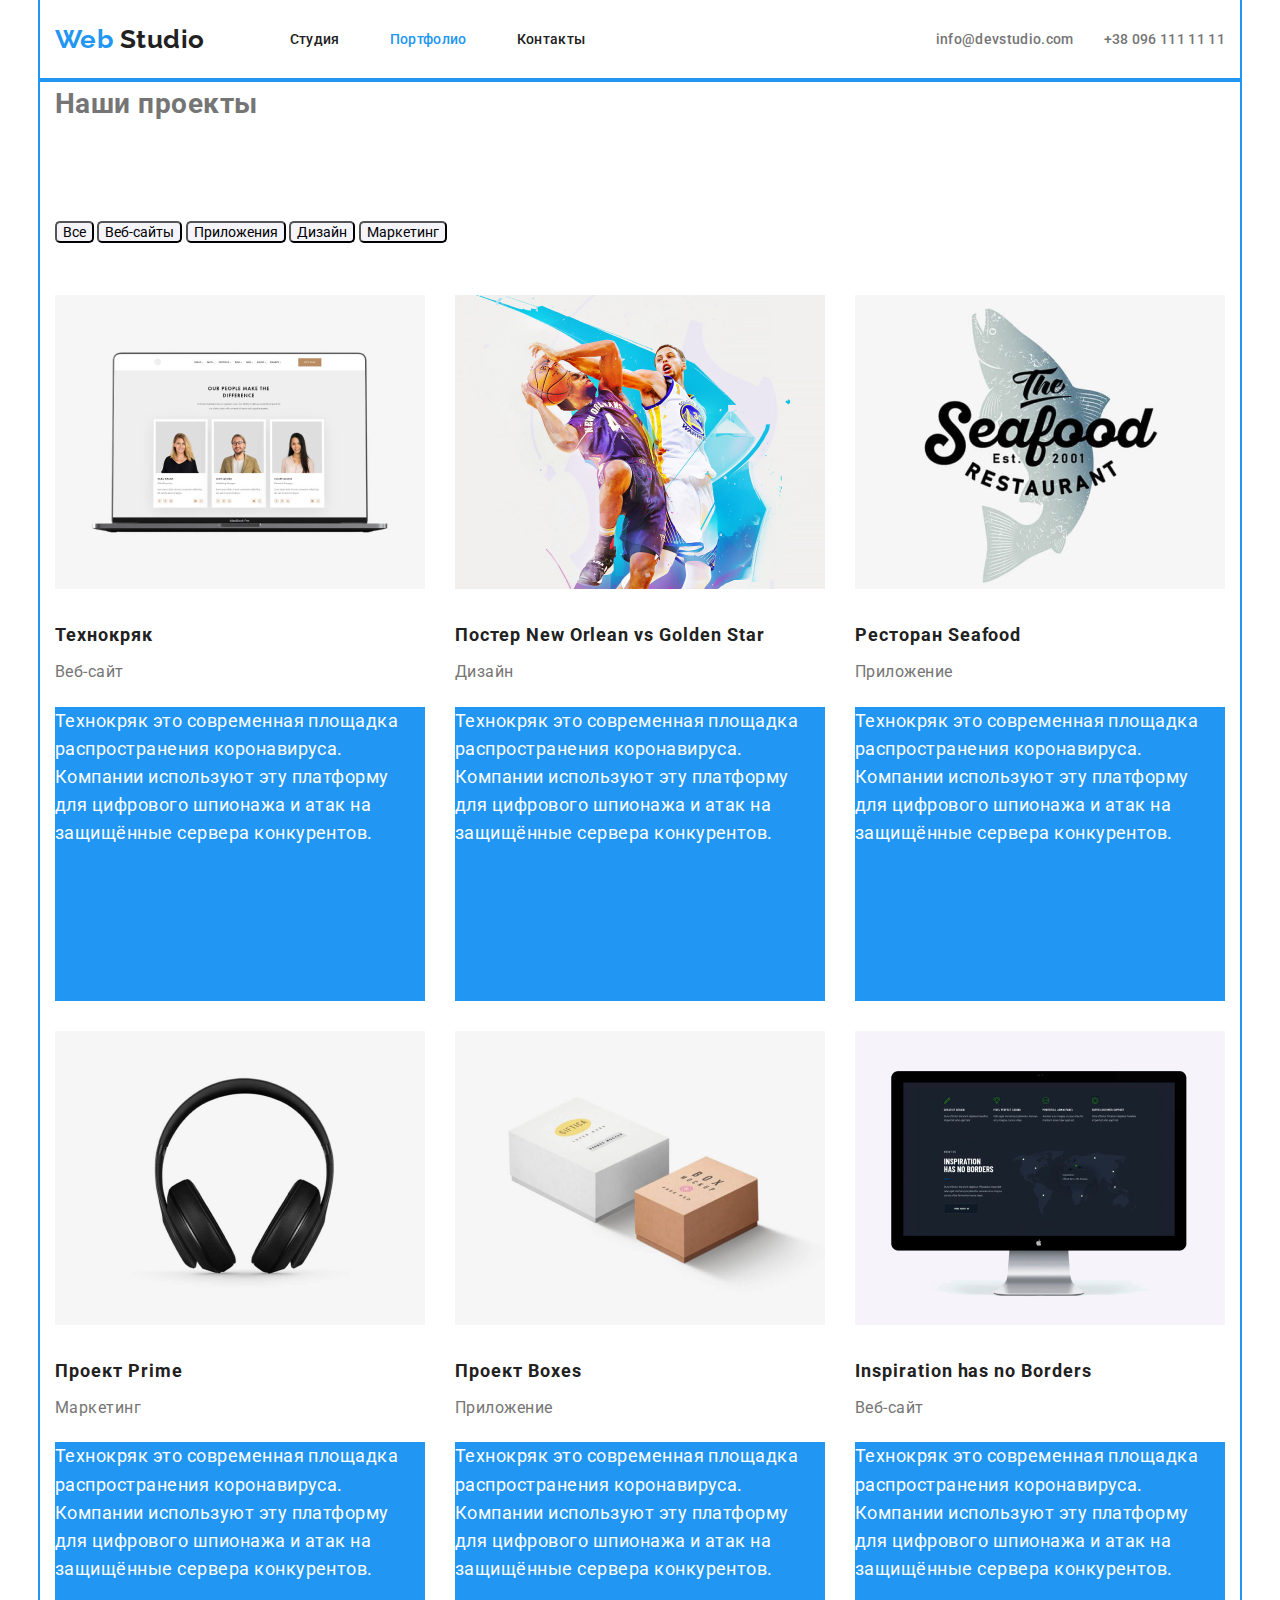
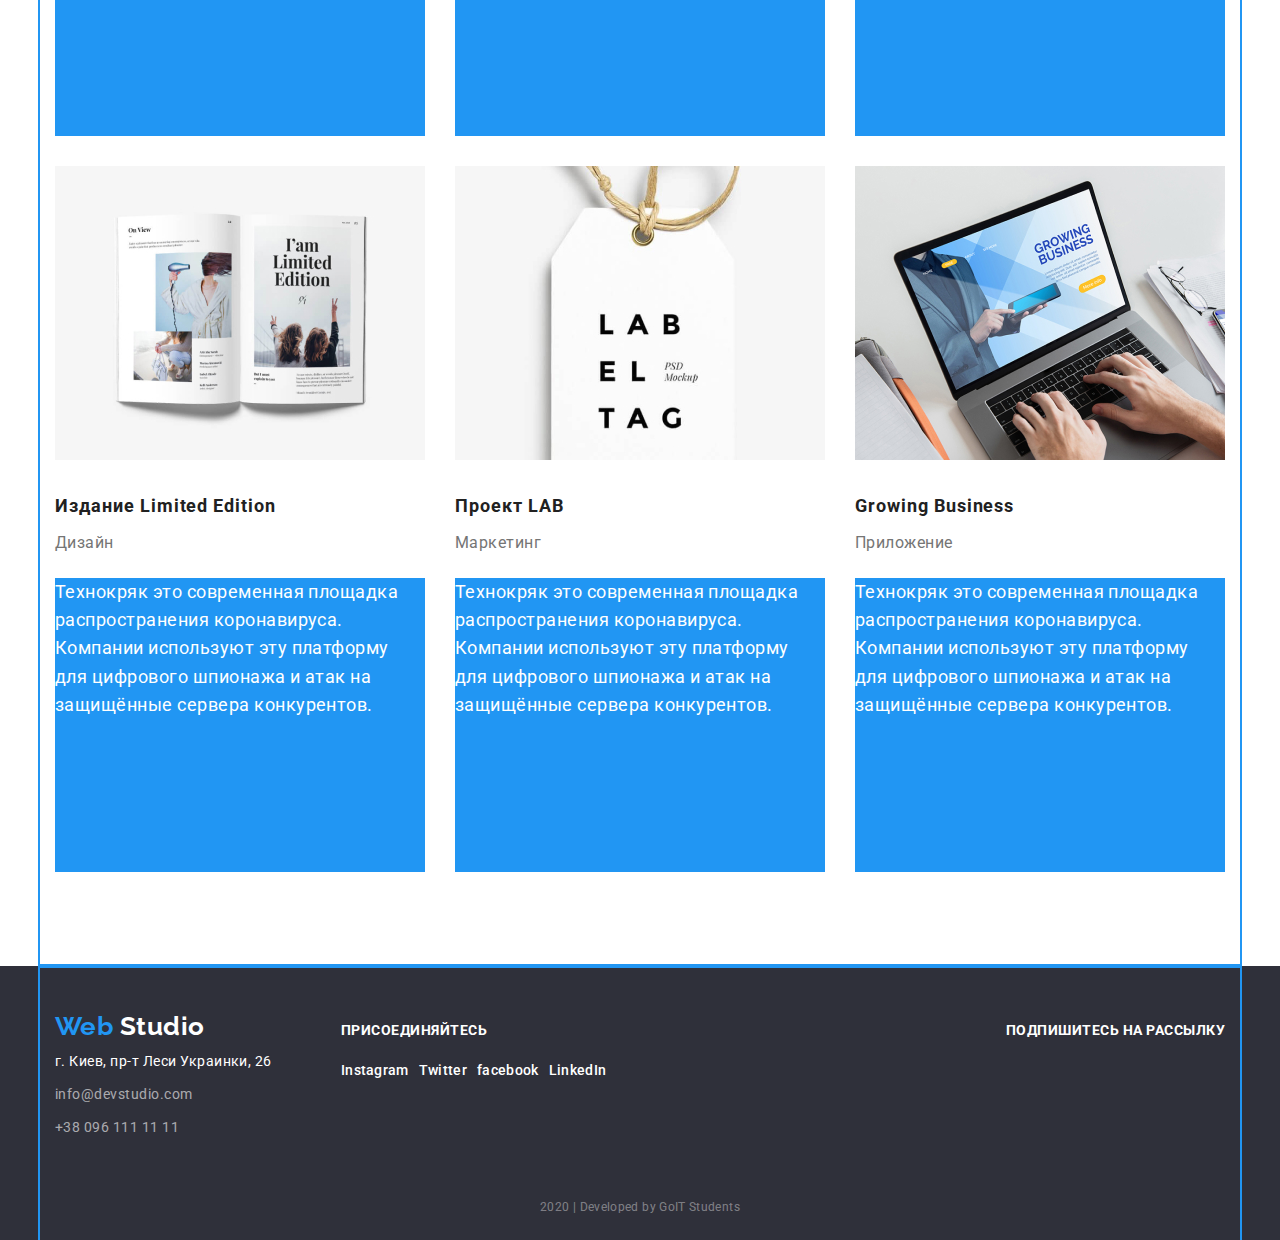
==== portfolio.html @ d91aa93c "ДЗ 3, первая проба" ====
<!DOCTYPE html>
<html lang="ru">
  <head>
    <meta charset="UTF-8" />
    <meta name="viewport" content="width=device-width, initial-scale=1.0" />
    <title>Portfolio-Web Studio</title>
    <link
      href="https://fonts.googleapis.com/css2?family=Raleway:wght@700&family=Roboto:wght@400;500;700;900&display=swap"
      rel="stylesheet"
    />
    <link rel="stylesheet" type="text/css" href="./css/normalize.css" />
    <link rel="stylesheet" type="text/css" href="./css/styles.css" />
  </head>

  <body>
    <header>
      <!--Nav-->
      <div class="container flex">
        <nav>
          <ul class="nav list">
            <li class="nav-logo-li">
              <!--Logo-->
              <a href="./index.html" class="logo header">
                <span class="logo-web">Web</span> Studio</a>
            </li>
            <li class="nav-li">
              <a href="#" class="style-link nav-link">Студия</a>
            </li>
            <li class="nav-li">
              <a href="./portfolio.html" class="style-link nav-link  current">Портфолио</a>
            </li>
            <li class="nav-li">
              <a href="#" class="style-link nav-link">Контакты</a>
            </li>
          </ul>
        </nav>
        <!--Contacts-->
        <address class="contact">
          <a href="mailto:info@devstudio.com" class="style-link contact-link">info@devstudio.com</a>
          <a href="tel:+380961111111" class="style-link contact-link">+38 096 111 11 11</a>
        </address>
      </div>
    </header>
    <main>
      <section class="projects">
        <div class="container">
        <h1 class="portfolio-title">Наши проекты</h1>
        <!--hidden header-->
        <div class="filter-group">
          <button type="button" class="filter">Все</button>
          <button type="button" class="filter">Веб-сайты</button>
          <button type="button" class="filter">Приложения</button>
          <button type="button" class="filter">Дизайн</button>
          <button type="button" class="filter">Маркетинг</button>
        </div>
        <ul class="projects-list list">
          <li class="projects-item">
            <a href="#" class="projects-link"></a>
              <img src="./images/technokryak.jpg" alt="Технокряк" width="370" />
              <h2 class="projects-title">Технокряк</h2>
              <p class="projects-kind">Веб-сайт</p>
              <p class="projects-description">
                Технокряк это современная площадка распространения коронавируса.
                Компании используют эту платформу для цифрового шпионажа и атак
                на защищённые сервера конкурентов.
              </p>
            </a>
          </li>
          <li class="projects-item">
            <a href="#" class="projects-link">
              <img
                src="./images/new-orleans.jpg"
                alt="Постер New Orlean vs Golden Star"
                width="370"
              />
              <h2 class="projects-title">Постер New Orlean vs Golden Star</h2>
              <p class="projects-kind">Дизайн</p>
              <p class="projects-description">
                Технокряк это современная площадка распространения коронавируса.
                Компании используют эту платформу для цифрового шпионажа и атак
                на защищённые сервера конкурентов.
              </p>
            </a>
          </li>
          <li class="projects-item">
            <a href="#" class="projects-link">
              <img
                src="./images/seafood.jpg"
                alt="Ресторан Seafood"
                width="370"
              />
              <h2 class="projects-title">Ресторан Seafood</h2>
              <p class="projects-kind">Приложение</p>
              <p class="projects-description">
                Технокряк это современная площадка распространения коронавируса.
                Компании используют эту платформу для цифрового шпионажа и атак
                на защищённые сервера конкурентов.
              </p>
            </a>
          </li>
          <li class="projects-item">
            <a href="#" class="projects-link">
              <img src="./images/prime.jpg" alt="Проект Prime" width="370" />
              <h2 class="projects-title">Проект Prime</h2>
              <p class="projects-kind">Маркетинг</p>
              <p class="projects-description">
                Технокряк это современная площадка распространения коронавируса.
                Компании используют эту платформу для цифрового шпионажа и атак
                на защищённые сервера конкурентов.
              </p>
            </a>
          </li>
          <li class="projects-item">
            <a href="#" class="projects-link">
              <img src="./images/boxes.jpg" alt="Проект Boxes" width="370" />
              <h2 class="projects-title">Проект Boxes</h2>
              <p class="projects-kind">Приложение</p>
              <p class="projects-description">
                Технокряк это современная площадка распространения коронавируса.
                Компании используют эту платформу для цифрового шпионажа и атак
                на защищённые сервера конкурентов.
              </p>
            </a>
          </li>
          <li class="projects-item">
            <a href="#" class="projects-link">
              <img
                src="./images/inspiration.jpg"
                alt="Inspiration has no Borders"
                width="370"
              />
              <h2 class="projects-title">Inspiration has no Borders</h2>
              <p class="projects-kind">Веб-сайт</p>
              <p class="projects-description">
                Технокряк это современная площадка распространения коронавируса.
                Компании используют эту платформу для цифрового шпионажа и атак
                на защищённые сервера конкурентов.
              </p>
            </a>
          </li>
          <li class="projects-item">
            <a href="#" class="projects-link">
              <img
                src="./images/limited-edition.jpg"
                alt="Издание Limited Edition"
                width="370"
              />
              <h2 class="projects-title">Издание Limited Edition</h2>
              <p class="projects-kind">Дизайн</p>
              <p class="projects-description">
                Технокряк это современная площадка распространения коронавируса.
                Компании используют эту платформу для цифрового шпионажа и атак
                на защищённые сервера конкурентов.
              </p>
            </a>
          </li>
          <li class="projects-item">
            <a href="#" class="projects-link">
              <img src="./images/lab.jpg" alt="Проект LAB" width="370" />
              <h2 class="projects-title">Проект LAB</h2>
              <p class="projects-kind">Маркетинг</p>
              <p class="projects-description">
                Технокряк это современная площадка распространения коронавируса.
                Компании используют эту платформу для цифрового шпионажа и атак
                на защищённые сервера конкурентов.
              </p>
            </a>
          </li>
          <li class="projects-item">
            <a href="#" class="projects-link">
              <img
                src="./images/busines.jpg"
                alt="Growing Business"
                width="370"
              />
              <h2 class="projects-title">Growing Business</h2>
              <p class="projects-kind">Приложение</p>
              <p class="projects-description">
                Технокряк это современная площадка распространения коронавируса.
                Компании используют эту платформу для цифрового шпионажа и атак
                на защищённые сервера конкурентов.
              </p>
            </a>
          </li>
        </ul>
        </div>
      </section>
    </main>
      <footer class="footer-color">
        <div class="container">
          <div class="footer-flex">
            <div class="footer-flex-address">
              <a href="./index.html" class="block logo footer-color-text">
                <span class="logo-web">Web</span> Studio</a>
              <address class="address footer-color-text">
                <span class="address-text">г. Киев, пр-т Леси Украинки, 26</span>
                <a href="mailto:info@devstudio.com" class="address-link">info@devstudio.com</a>
                <a href="tel:+380961111111" class="address-link">+38 096 111 11 11</a>
              </address>
            </div>
            <div class="footer-flex-snet">
              <p class="footer-color-text footer-text">Присоединяйтесь</p>
              <ul class="social-icons list">
                <li>
                  <a href="#" aria-label="Instagram" class="style-link footer-link">Instagram</a>
                </li>
                <li>
                  <a href="#" aria-label="Twitter" class="style-link footer-link">Twitter</a>
                </li>
                <li>
                  <a href="#" aria-label="facebook" class="style-link footer-link">facebook</a>
                </li>
                <li>
                  <a href="#" aria-label="LinkedIn" class="style-link footer-link">LinkedIn</a>
                </li>
              </ul>
            </div>
      
            <div class="footer-flex-sub">
              <p class="footer-color-text footer-text">Подпишитесь на рассылку</p>
              <!--форма подписки на рассылку-->
            </div>
          </div>
          <p class="developed-by">2020 | Developed by GoIT Students</p>
        </div>
      </footer>
      </body>
      
      </html>
---- css/styles.css ----
:root {
  --primary-text-color: #757575;
  --title-text-color: #212121;
  --light-text-color: #ffffff;
  --accent-color: #2196f3;
  --primary-white-color: #ffffff;
  --background-dim-color: rgba(47, 48, 58, 0.8);
}

html {
  box-sizing: border-box;
}

*,
*::before,
*::after {
  box-sizing: inherit;
}

body {
  margin: 0px;

  background-color: var(--primary-white-color);
  color: var(--primary-text-color);

  font-family: 'Roboto', sans-serif;
  font-weight: 400;
  font-size: 14px;
  line-height: 1.71;
  letter-spacing: 0.48px;
}

.container {
  width: 1200px;
  margin-left: auto;
  margin-right: auto;
  padding-left: 15px;
  padding-right: 15px;
  outline: 2px solid var(--accent-color);
}

section {
  margin-bottom: 0px;
  margin-top: 0px;
}

.list {
  list-style: none;
  margin: 0px;
  padding: 0px;
}

p {
  margin: 0px;
}
/* Logo in header and footer*/
.logo {
  font-family: 'Raleway', sans-serif;
  font-weight: 700;
  font-size: 26px;
  line-height: 1.2;
  letter-spacing: 0.48px;
  text-decoration: none;
}
.header {
  margin-bottom: 8px;
  color: var(--title-text-color);
}
.footer-color-text {
  color: var(--light-text-color);
}
.logo-web {
  color: var(--accent-color);
}

/* Nav */
.flex {
  display: flex;
  justify-content: space-between;
}
.style-link {
  font-weight: 500;
  line-height: 1.14;
  letter-spacing: 0.32px;
  text-decoration: none;
}

.nav {
  display: flex;
  align-items: center;
}

.nav-logo-li {
  margin-right: 85px;
}
.nav-li:not(:last-child) {
  margin-right: 50px;
}

.nav-link {
  display: block;
  padding-top: 32px;
  padding-bottom: 32px;

  color: var(--title-text-color);
}

.nav-link:hover,
.nav-link:focus,
.contact-link:hover,
.contact-link:focus {
  color: var(--accent-color);
}

.nav-link.current {
  color: var(--accent-color);
}

.contact {
  display: flex;
}
.contact-link {
  display: block;
  padding-top: 32px;
  padding-bottom: 32px;
  color: var(--primary-text-color);
  font-style: normal;
}
.contact-link + .contact-link {
  margin-left: 30px;
}

/*Hero*/
.hero {
  background-color: var(--background-dim-color);
  text-align: center;
}
.hero-title {
  margin-top: 0px;
  margin-bottom: 30px;

  color: var(--light-text-color);

  font-weight: 900;
  font-size: 44px;
  line-height: 1.36;
  text-align: center;
  letter-spacing: 0.96px;
  text-transform: uppercase;
}

.hero-button {
  display: inline-block;
  border: 1px solid transparent;
  border-radius: 6px;
  padding: 10px 32px;
  margin-bottom: 200px;

  color: var(--light-text-color);
  background-color: var(--accent-color);

  font-weight: 700;
  font-size: 16px;
  line-height: 1.87;
  letter-spacing: 0.96px;
  text-decoration: none;
  text-align: center;
}

h2 {
  margin-top: 0px;
  margin-bottom: 50px;
  padding-top: 94px;
  color: var(--title-text-color);

  font-weight: 700;
  font-size: 36px;
  line-height: 1.17;
  letter-spacing: 0.48px;
  text-align: center;
}

h3 {
  margin-top: 30px;
  margin-bottom: 10px;
  color: var(--title-text-color);

  font-weight: 700;
  font-size: 14px;
  line-height: 1.14;
  letter-spacing: 0.48px;
  text-transform: uppercase;
}

/* Advantages*/
.advantages-text {
  margin: 0px;
}
.advantages-list,
.products-list,
.team-list,
.social-icons,
.clients-list {
  display: flex;
}
.advantages-list > li,
.team-list > li {
  width: 270px;
}
.advantages-list > li + li,
.products-list > li + li,
.team-list > li + li,
.clients-list > li + li {
  margin-left: 30px;
}

/*Products*/
.products-item {
  margin-top: 0px;
  margin-bottom: 0px;
  padding-top: 27px;
  padding-bottom: 27px;
  color: var(--light-text-color);
  background-color: var(--background-dim-color);

  text-align: center;
}
.products-list > li {
  width: 370px;
  margin-bottom: 94px;
}

/*Team*/
.team {
  background-color: #f5f4fa;
}

.team-style {
  font-size: 16px;
  line-height: 1.19;
  letter-spacing: 0.48px;
  text-align: center;
}

.team-member {
  color: var(--title-text-color);

  font-weight: 500;
}

.team-position {
  margin-top: 0px;
  margin-bottom: 16px;
  color: var(--primary-text-color);
}

/*Social networks icons*/
.team-link {
  color: var(--primary-text-color);
}

.team-link:hover,
.team-link:focus {
  color: var(--light-text-color);
  background-color: var(--accent-color);
}
.social-icons > li + li {
  margin-left: 10px;
}
.social-icons > li {
  margin-bottom: 24px;
}

/*Clients*/
.clients-list > li {
  width: 170px;
  margin-bottom: 94px;
}
/*Footer*/
.footer-color {
  background-color: #2f303a;
}
.address {
  /* display: block;
  margin-top: 0px;
  margin-bottom: 9px; */
  font-style: normal;
  line-height: 1.7;
}
.block {
  display: block;
  margin: 0px;
}

.footer-flex .block {
  margin-top: 45px;
  margin-bottom: 8px;
}

.address-link {
  display: block;
  margin-bottom: 9px;
  color: rgba(255, 255, 255, 0.6);
  text-decoration: none;
}
.address-text {
  display: block;
  margin-bottom: 9px;
}

.footer-text {
  margin-bottom: 20px;
  padding-top: 57px;
  font-weight: 700;
  line-height: 1.14;
  text-transform: uppercase;
}
.footer-link {
  color: var(--light-text-color);
}

.footer-link:hover,
.footer-link:focus {
  color: var(--light-text-color);
  background-color: var(--accent-color);
}

.developed-by {
  margin-top: 46px;
  padding-bottom: 21px;
  color: rgba(255, 255, 255, 0.4);
  font-size: 12px;
  line-height: 2;
  text-align: center;
  letter-spacing: 0.03em;
}

.footer-flex {
  display: flex;
}

.footer-flex-address {
  margin-right: 69px;
}
.footer-flex-sub {
  margin-left: auto;
}

/*Portfolio page*/

.portfolio-title {
  margin: 0px;
}
.filter-group {
  padding-top: 93px;
  margin-bottom: 50px;
}

.filter {
  border-radius: 5px;
  background-color: #f5f4fa;
}
.filter:hover,
.filter:focus {
  color: var(--light-text-color);
  background-color: var(--accent-color);
}

/*Projects cards*/
.projects-list {
  display: flex;
  flex-wrap: wrap;
}
.projects-item {
  width: 370px;
  margin-right: 30px;
  margin-bottom: 30px;
}
.projects-item:nth-child(3n) {
  margin-right: 0px;
}
.projects-item:nth-last-child(-n + 3) {
  margin-bottom: 94px;
}

.projects-link {
  text-decoration: none;
}
.projects-title {
  padding-top: 0px;
  margin-top: 20px;
  margin-bottom: 4px;
  color: var(--title-text-color);

  font-size: 18px;
  line-height: 2;
  letter-spacing: 0.96px;
  text-align: left;
  text-decoration: none;
}
.projects-kind {
  margin-bottom: 20px;
  color: var(--primary-text-color);

  font-size: 16px;
  line-height: 1.87;
}
.projects-description {
  height: 294px;
  color: var(--light-text-color);
  background-color: var(--accent-color);

  font-size: 18px;
  line-height: 1.56;
}
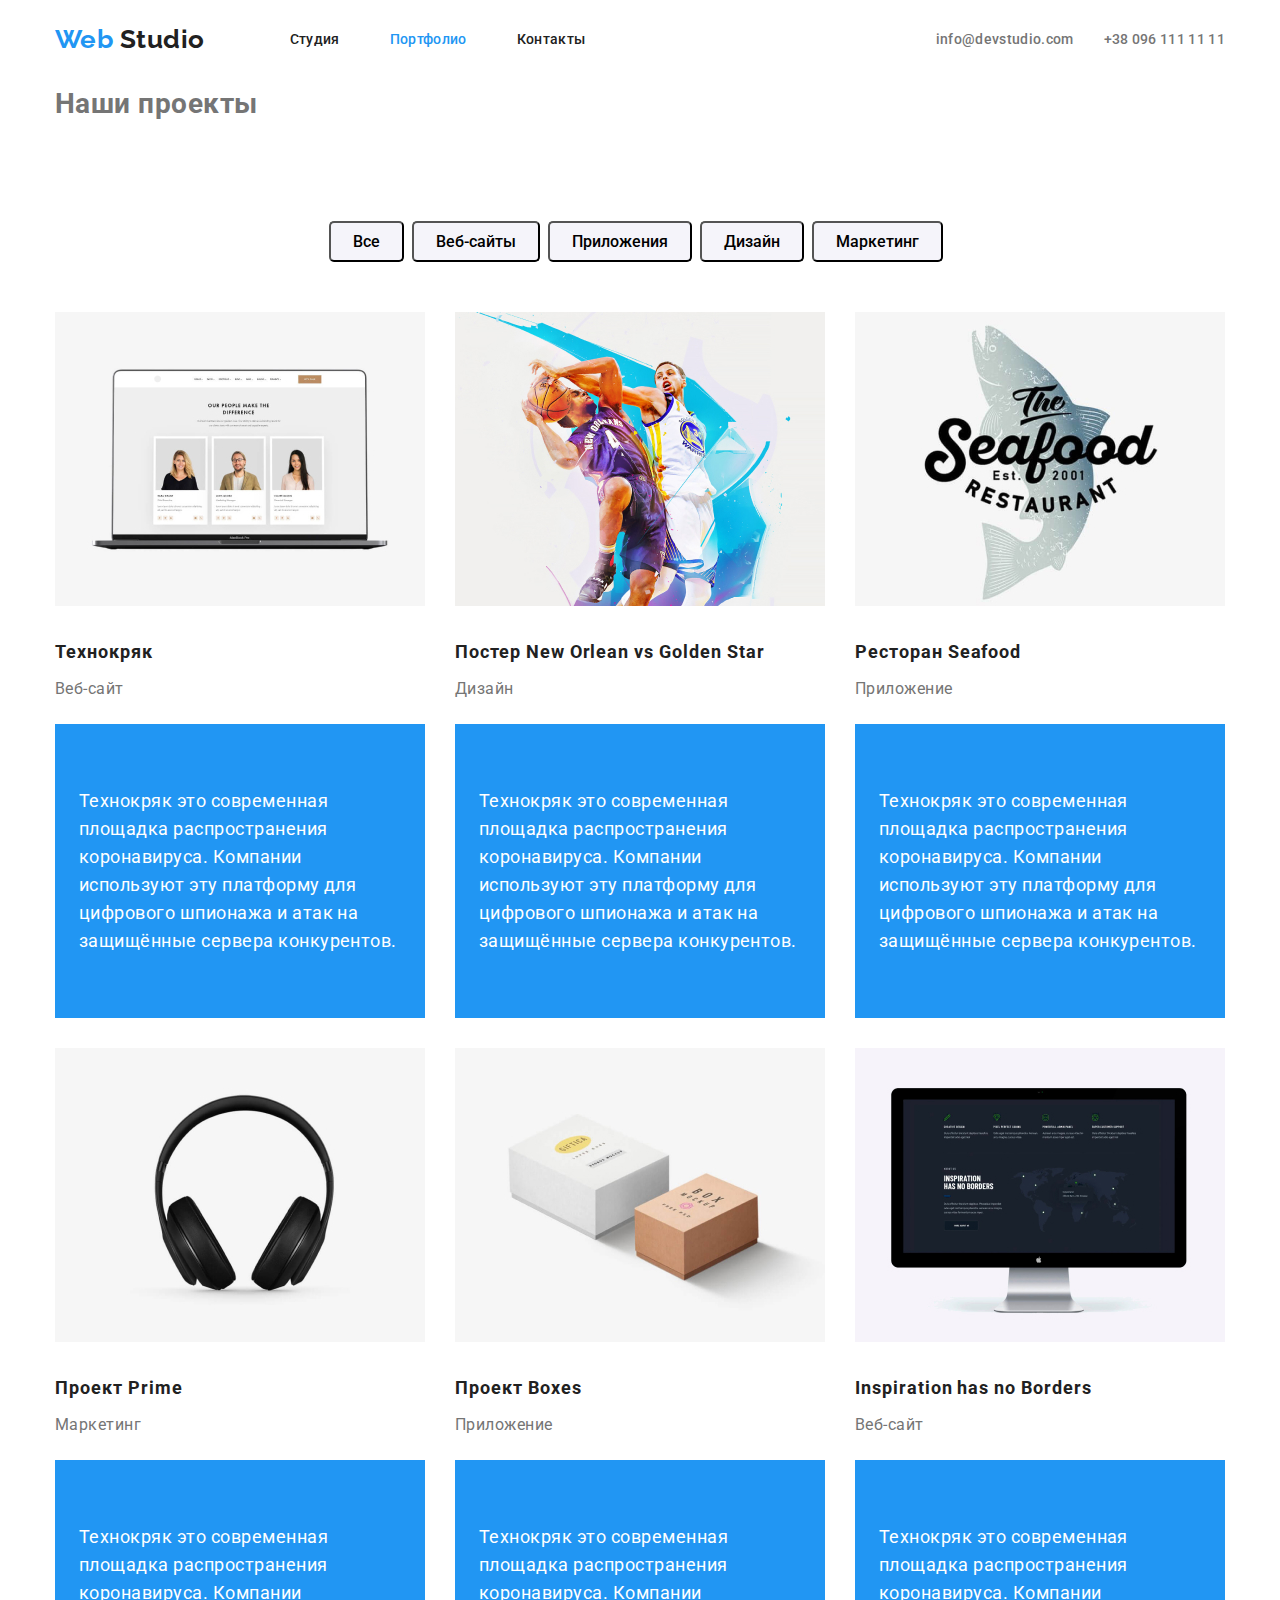
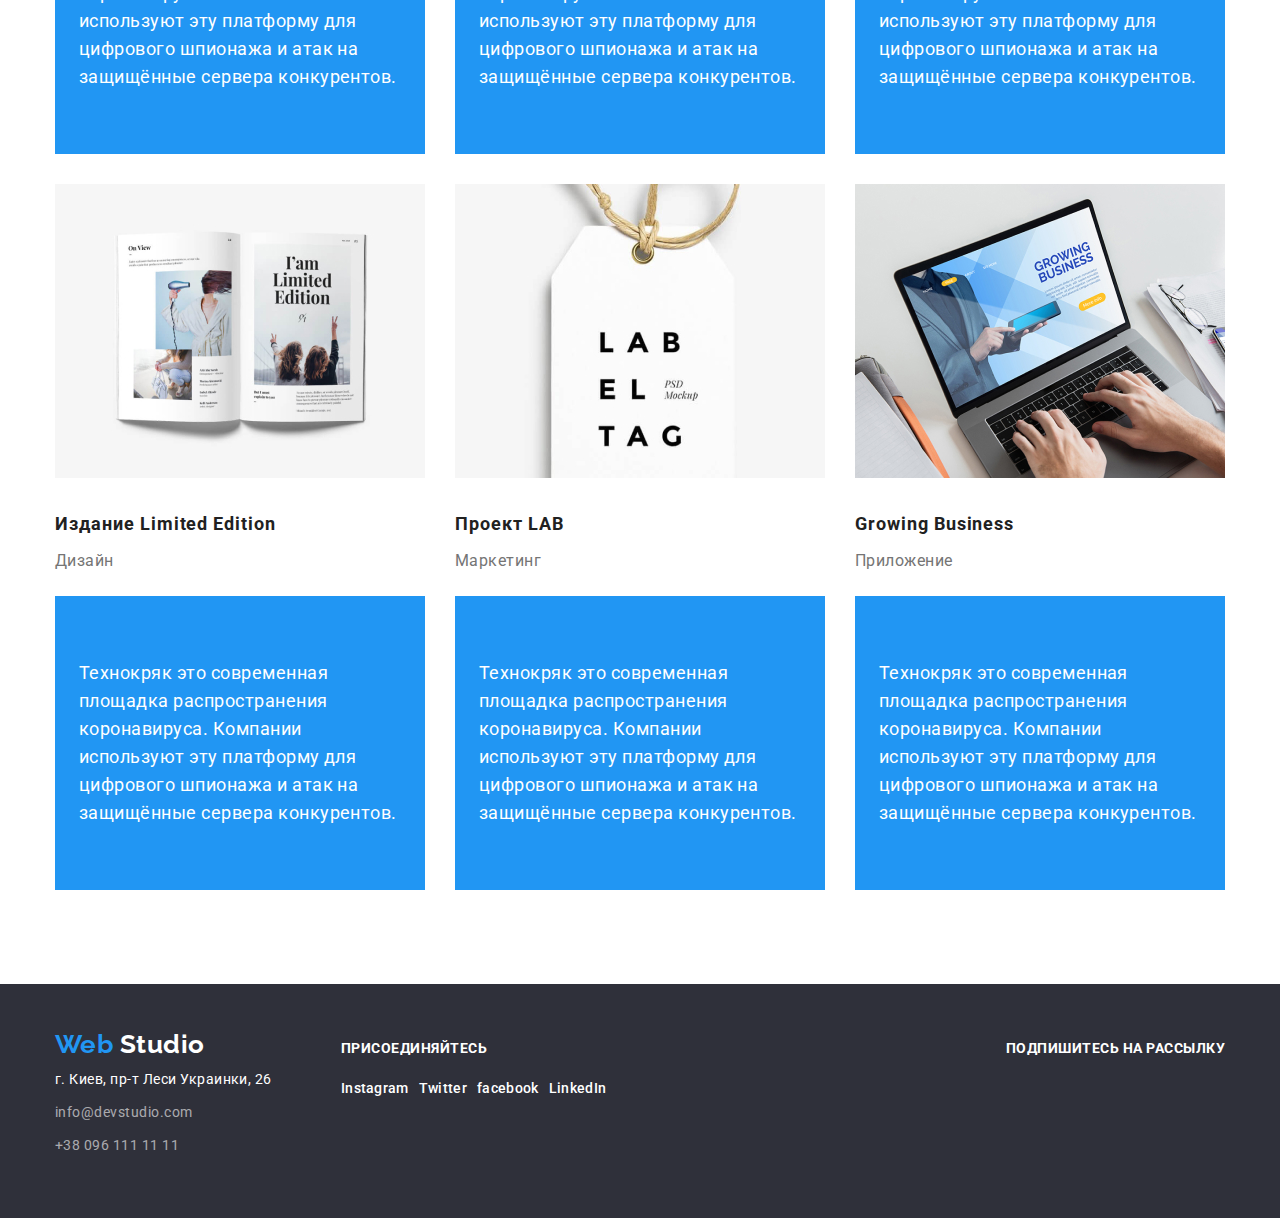
==== commit 44dd8ab9: "Внесла правки по флэксам и не только" ====
--- a/portfolio.html
+++ b/portfolio.html
@@ -24,7 +24,7 @@
                 <span class="logo-web">Web</span> Studio</a>
             </li>
             <li class="nav-li">
-              <a href="#" class="style-link nav-link">Студия</a>
+              <a href="./index.html" class="style-link nav-link">Студия</a>
             </li>
             <li class="nav-li">
               <a href="./portfolio.html" class="style-link nav-link  current">Портфолио</a>
@@ -59,11 +59,11 @@
               <img src="./images/technokryak.jpg" alt="Технокряк" width="370" />
               <h2 class="projects-title">Технокряк</h2>
               <p class="projects-kind">Веб-сайт</p>
-              <p class="projects-description">
-                Технокряк это современная площадка распространения коронавируса.
-                Компании используют эту платформу для цифрового шпионажа и атак
-                на защищённые сервера конкурентов.
-              </p>
+              <div class="project-description-box"><p class="projects-description">
+                Технокряк это современная площадка распространения коронавируса.
+                Компании используют эту платформу для цифрового шпионажа и атак
+                на защищённые сервера конкурентов.
+              </p></div>
             </a>
           </li>
           <li class="projects-item">
@@ -75,11 +75,12 @@
               />
               <h2 class="projects-title">Постер New Orlean vs Golden Star</h2>
               <p class="projects-kind">Дизайн</p>
-              <p class="projects-description">
-                Технокряк это современная площадка распространения коронавируса.
-                Компании используют эту платформу для цифрового шпионажа и атак
-                на защищённые сервера конкурентов.
-              </p>
+              <div class="project-description-box">
+              <p class="projects-description">
+                Технокряк это современная площадка распространения коронавируса.
+                Компании используют эту платформу для цифрового шпионажа и атак
+                на защищённые сервера конкурентов.
+              </p></div>
             </a>
           </li>
           <li class="projects-item">
@@ -91,11 +92,11 @@
               />
               <h2 class="projects-title">Ресторан Seafood</h2>
               <p class="projects-kind">Приложение</p>
-              <p class="projects-description">
-                Технокряк это современная площадка распространения коронавируса.
-                Компании используют эту платформу для цифрового шпионажа и атак
-                на защищённые сервера конкурентов.
-              </p>
+              <div class="project-description-box"><p class="projects-description">
+                Технокряк это современная площадка распространения коронавируса.
+                Компании используют эту платформу для цифрового шпионажа и атак
+                на защищённые сервера конкурентов.
+              </p></div>
             </a>
           </li>
           <li class="projects-item">
@@ -103,11 +104,12 @@
               <img src="./images/prime.jpg" alt="Проект Prime" width="370" />
               <h2 class="projects-title">Проект Prime</h2>
               <p class="projects-kind">Маркетинг</p>
-              <p class="projects-description">
-                Технокряк это современная площадка распространения коронавируса.
-                Компании используют эту платформу для цифрового шпионажа и атак
-                на защищённые сервера конкурентов.
-              </p>
+              <div class="project-description-box">
+              <p class="projects-description">
+                Технокряк это современная площадка распространения коронавируса.
+                Компании используют эту платформу для цифрового шпионажа и атак
+                на защищённые сервера конкурентов.
+              </p></div>
             </a>
           </li>
           <li class="projects-item">
@@ -115,11 +117,12 @@
               <img src="./images/boxes.jpg" alt="Проект Boxes" width="370" />
               <h2 class="projects-title">Проект Boxes</h2>
               <p class="projects-kind">Приложение</p>
-              <p class="projects-description">
-                Технокряк это современная площадка распространения коронавируса.
-                Компании используют эту платформу для цифрового шпионажа и атак
-                на защищённые сервера конкурентов.
-              </p>
+              <div class="project-description-box">
+              <p class="projects-description">
+                Технокряк это современная площадка распространения коронавируса.
+                Компании используют эту платформу для цифрового шпионажа и атак
+                на защищённые сервера конкурентов.
+              </p></div>
             </a>
           </li>
           <li class="projects-item">
@@ -131,11 +134,12 @@
               />
               <h2 class="projects-title">Inspiration has no Borders</h2>
               <p class="projects-kind">Веб-сайт</p>
-              <p class="projects-description">
-                Технокряк это современная площадка распространения коронавируса.
-                Компании используют эту платформу для цифрового шпионажа и атак
-                на защищённые сервера конкурентов.
-              </p>
+              <div class="project-description-box">
+              <p class="projects-description">
+                Технокряк это современная площадка распространения коронавируса.
+                Компании используют эту платформу для цифрового шпионажа и атак
+                на защищённые сервера конкурентов.
+              </p></div>
             </a>
           </li>
           <li class="projects-item">
@@ -147,11 +151,12 @@
               />
               <h2 class="projects-title">Издание Limited Edition</h2>
               <p class="projects-kind">Дизайн</p>
-              <p class="projects-description">
-                Технокряк это современная площадка распространения коронавируса.
-                Компании используют эту платформу для цифрового шпионажа и атак
-                на защищённые сервера конкурентов.
-              </p>
+              <div class="project-description-box">
+              <p class="projects-description">
+                Технокряк это современная площадка распространения коронавируса.
+                Компании используют эту платформу для цифрового шпионажа и атак
+                на защищённые сервера конкурентов.
+              </p></div>
             </a>
           </li>
           <li class="projects-item">
@@ -159,11 +164,12 @@
               <img src="./images/lab.jpg" alt="Проект LAB" width="370" />
               <h2 class="projects-title">Проект LAB</h2>
               <p class="projects-kind">Маркетинг</p>
-              <p class="projects-description">
-                Технокряк это современная площадка распространения коронавируса.
-                Компании используют эту платформу для цифрового шпионажа и атак
-                на защищённые сервера конкурентов.
-              </p>
+              <div class="project-description-box">
+              <p class="projects-description">
+                Технокряк это современная площадка распространения коронавируса.
+                Компании используют эту платформу для цифрового шпионажа и атак
+                на защищённые сервера конкурентов.
+              </p></div>
             </a>
           </li>
           <li class="projects-item">
@@ -175,11 +181,12 @@
               />
               <h2 class="projects-title">Growing Business</h2>
               <p class="projects-kind">Приложение</p>
-              <p class="projects-description">
-                Технокряк это современная площадка распространения коронавируса.
-                Компании используют эту платформу для цифрового шпионажа и атак
-                на защищённые сервера конкурентов.
-              </p>
+              <div class="project-description-box">
+              <p class="projects-description">
+                Технокряк это современная площадка распространения коронавируса.
+                Компании используют эту платформу для цифрового шпионажа и атак
+                на защищённые сервера конкурентов.
+              </p></div>
             </a>
           </li>
         </ul>
@@ -221,7 +228,7 @@
               <!--форма подписки на рассылку-->
             </div>
           </div>
-          <p class="developed-by">2020 | Developed by GoIT Students</p>
+          <!-- <p class="developed-by">2020 | Developed by GoIT Students</p> -->
         </div>
       </footer>
       </body>
--- a/css/styles.css
+++ b/css/styles.css
@@ -36,7 +36,7 @@
   margin-right: auto;
   padding-left: 15px;
   padding-right: 15px;
-  outline: 2px solid var(--accent-color);
+  /* outline: 2px solid var(--accent-color); */
 }
 
 section {
@@ -207,6 +207,18 @@
 .team-list > li {
   width: 270px;
 }
+
+.advantages-list-image {
+  background: #f5f4fa;
+  box-sizing: border-box;
+  border-radius: 4px;
+
+  height: 120px;
+  display: flex;
+  justify-content: center;
+  align-items: center;
+}
+
 .advantages-list > li + li,
 .products-list > li + li,
 .team-list > li + li,
@@ -273,7 +285,16 @@
 
 /*Clients*/
 .clients-list > li {
+  border: 1px solid #afb1b8;
+  box-sizing: border-box;
+  border-radius: 4px;
+
+  display: flex; /*флэксом расположила по центру логотип компании*/
+  justify-content: center;
+  align-items: center;
+
   width: 170px;
+  height: 90px;
   margin-bottom: 94px;
 }
 /*Footer*/
@@ -325,7 +346,7 @@
   background-color: var(--accent-color);
 }
 
-.developed-by {
+/* .developed-by {
   margin-top: 46px;
   padding-bottom: 21px;
   color: rgba(255, 255, 255, 0.4);
@@ -333,7 +354,7 @@
   line-height: 2;
   text-align: center;
   letter-spacing: 0.03em;
-}
+} */
 
 .footer-flex {
   display: flex;
@@ -341,6 +362,7 @@
 
 .footer-flex-address {
   margin-right: 69px;
+  margin-bottom: 51px;
 }
 .footer-flex-sub {
   margin-left: auto;
@@ -352,6 +374,8 @@
   margin: 0px;
 }
 .filter-group {
+  display: flex;
+  justify-content: center;
   padding-top: 93px;
   margin-bottom: 50px;
 }
@@ -359,6 +383,12 @@
 .filter {
   border-radius: 5px;
   background-color: #f5f4fa;
+  margin-right: 8px;
+  padding: 6px 22px;
+
+  font-weight: 500;
+  font-size: 16px;
+  line-height: 1.6;
 }
 .filter:hover,
 .filter:focus {
@@ -372,9 +402,10 @@
   flex-wrap: wrap;
 }
 .projects-item {
-  width: 370px;
+  width: calc((100% - 60px) / 3);
   margin-right: 30px;
   margin-bottom: 30px;
+  /* outline: 2px solid var(--accent-color); */
 }
 .projects-item:nth-child(3n) {
   margin-right: 0px;
@@ -405,10 +436,17 @@
   font-size: 16px;
   line-height: 1.87;
 }
+.project-description-box {
+  background-color: var(--accent-color);
+  display: flex;
+  align-items: center;
+
+  height: 294px;
+}
 .projects-description {
-  height: 294px;
-  color: var(--light-text-color);
-  background-color: var(--accent-color);
+  color: var(--light-text-color);
+  padding-left: 24px;
+  padding-right: 24px;
 
   font-size: 18px;
   line-height: 1.56;
